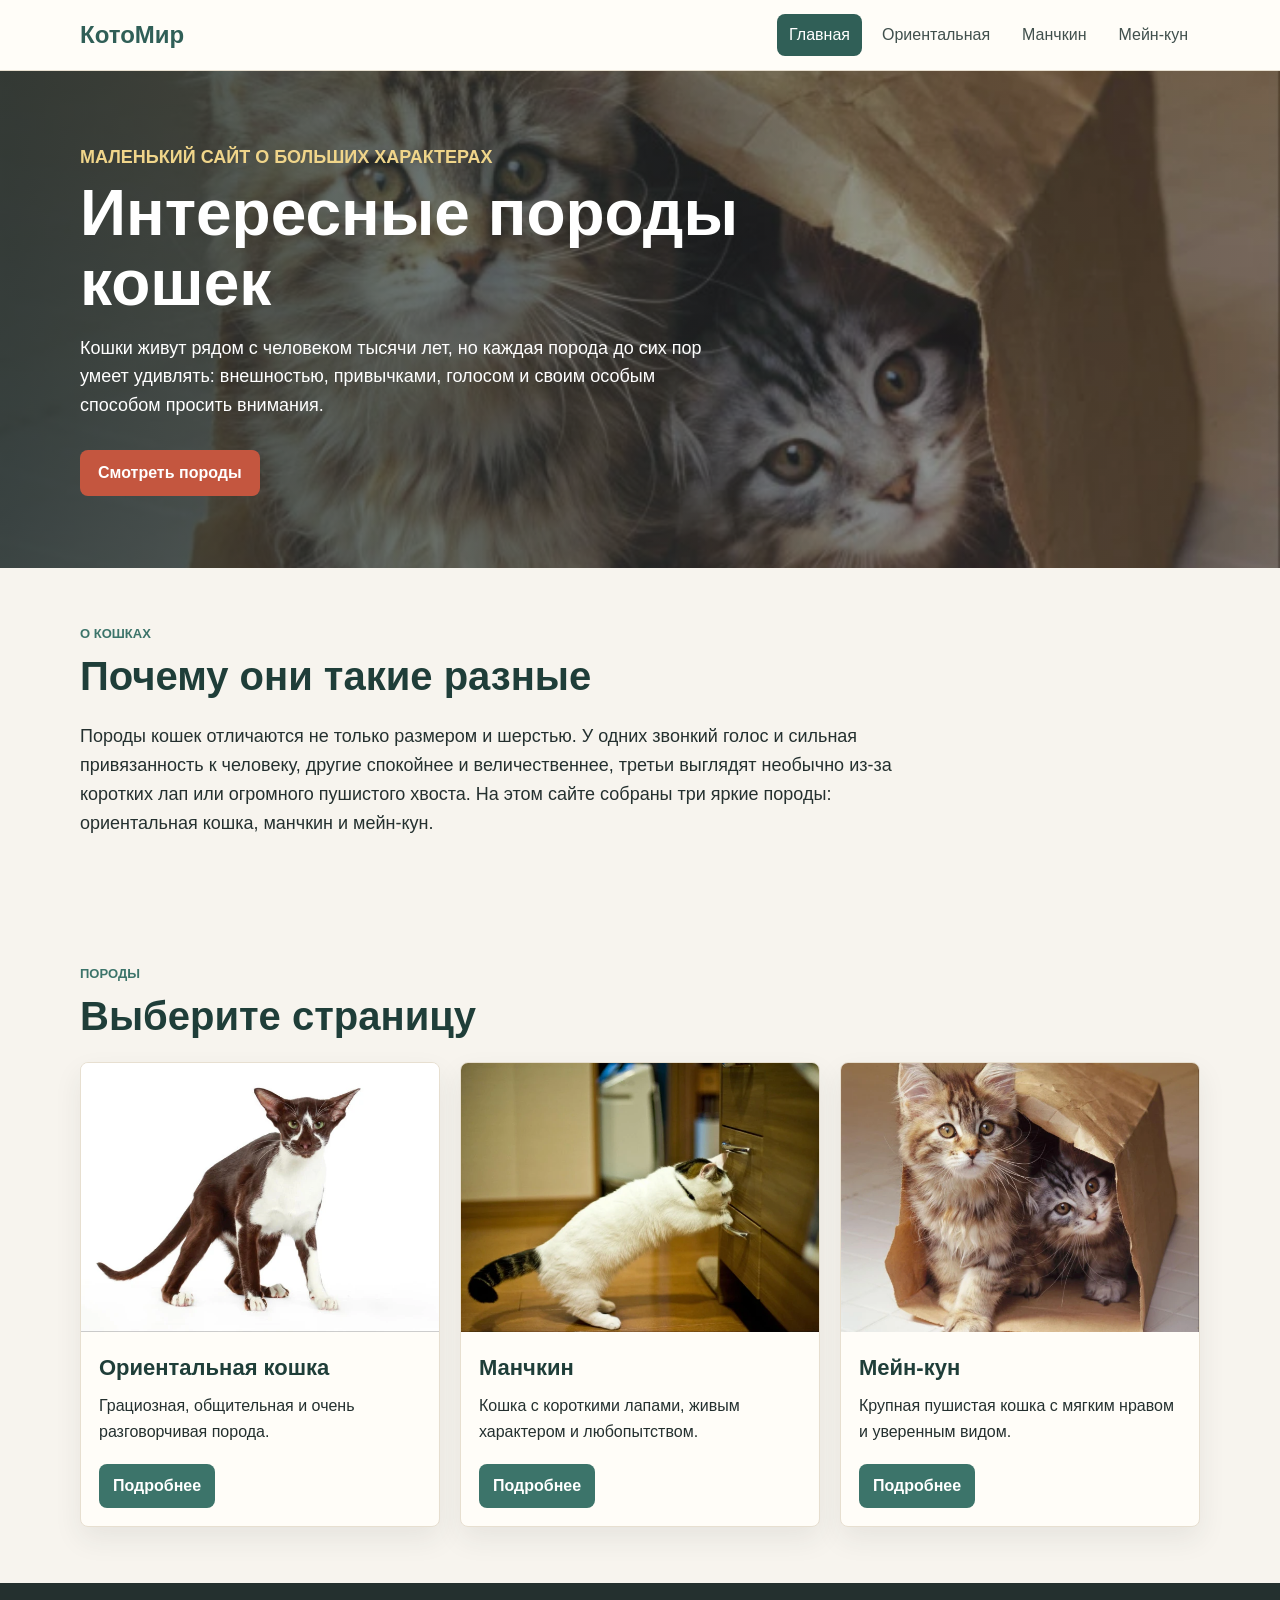
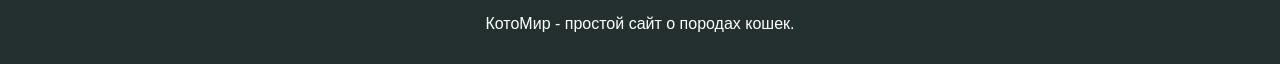
==== index.html @ 78635398 "Initial cat website" ====
<!DOCTYPE html>
<html lang="ru">
<head>
  <meta charset="UTF-8">
  <meta name="viewport" content="width=device-width, initial-scale=1.0">
  <title>Интересные коты</title>
  <link rel="stylesheet" href="style.css">
</head>
<body>
  <header class="site-header">
    <nav class="nav" aria-label="Главное меню">
      <a class="logo" href="index.html">КотоМир</a>
      <ul class="nav-list">
        <li><a class="nav-link active" href="index.html">Главная</a></li>
        <li><a class="nav-link" href="cat1.html">Ориентальная</a></li>
        <li><a class="nav-link" href="cat2.html">Манчкин</a></li>
        <li><a class="nav-link" href="cat3.html">Мейн-кун</a></li>
      </ul>
    </nav>
  </header>

  <main>
    <section class="hero">
      <div class="hero-text">
        <p class="eyebrow">Маленький сайт о больших характерах</p>
        <h1>Интересные породы кошек</h1>
        <p>
          Кошки живут рядом с человеком тысячи лет, но каждая порода до сих пор
          умеет удивлять: внешностью, привычками, голосом и своим особым способом
          просить внимания.
        </p>
        <a class="button" href="#breeds">Смотреть породы</a>
      </div>
    </section>

    <section class="content-section" aria-labelledby="about-title">
      <div class="section-heading">
        <p class="eyebrow">О кошках</p>
        <h2 id="about-title">Почему они такие разные</h2>
      </div>
      <p class="wide-text">
        Породы кошек отличаются не только размером и шерстью. У одних звонкий
        голос и сильная привязанность к человеку, другие спокойнее и величественнее,
        третьи выглядят необычно из-за коротких лап или огромного пушистого хвоста.
        На этом сайте собраны три яркие породы: ориентальная кошка, манчкин и
        мейн-кун.
      </p>
    </section>

    <section class="content-section" id="breeds" aria-labelledby="breeds-title">
      <div class="section-heading">
        <p class="eyebrow">Породы</p>
        <h2 id="breeds-title">Выберите страницу</h2>
      </div>
      <div class="card-grid">
        <article class="breed-card">
          <img src="res/cat1.png" alt="Ориентальная кошка">
          <div class="card-body">
            <h3>Ориентальная кошка</h3>
            <p>Грациозная, общительная и очень разговорчивая порода.</p>
            <a class="card-link" href="cat1.html">Подробнее</a>
          </div>
        </article>

        <article class="breed-card">
          <img src="res/cat2.png" alt="Манчкин">
          <div class="card-body">
            <h3>Манчкин</h3>
            <p>Кошка с короткими лапами, живым характером и любопытством.</p>
            <a class="card-link" href="cat2.html">Подробнее</a>
          </div>
        </article>

        <article class="breed-card">
          <img src="res/cat3.png" alt="Мейн-кун">
          <div class="card-body">
            <h3>Мейн-кун</h3>
            <p>Крупная пушистая кошка с мягким нравом и уверенным видом.</p>
            <a class="card-link" href="cat3.html">Подробнее</a>
          </div>
        </article>
      </div>
    </section>
  </main>

  <footer class="site-footer">
    <p>КотоМир - простой сайт о породах кошек.</p>
  </footer>
</body>
</html>
---- style.css ----
* {
  box-sizing: border-box;
}

html {
  scroll-behavior: smooth;
}

body {
  margin: 0;
  font-family: Arial, Helvetica, sans-serif;
  line-height: 1.6;
  color: #24302f;
  background: #f7f4ee;
}

img {
  display: block;
  max-width: 100%;
}

a {
  color: inherit;
}

.site-header {
  position: sticky;
  top: 0;
  z-index: 10;
  background: #fffdf8;
  border-bottom: 1px solid #e7dfd0;
}

.nav {
  display: flex;
  align-items: center;
  justify-content: space-between;
  gap: 24px;
  width: min(1120px, calc(100% - 32px));
  margin: 0 auto;
  padding: 14px 0;
}

.logo {
  font-size: 24px;
  font-weight: 700;
  color: #305f57;
  text-decoration: none;
  white-space: nowrap;
}

.nav-list {
  display: flex;
  flex-wrap: wrap;
  justify-content: flex-end;
  gap: 8px;
  margin: 0;
  padding: 0;
  list-style: none;
}

.nav-link,
.button,
.card-link {
  display: inline-flex;
  align-items: center;
  justify-content: center;
  min-height: 40px;
  border-radius: 8px;
  text-decoration: none;
  transition: transform 0.15s ease, background-color 0.15s ease, color 0.15s ease;
}

.nav-link {
  padding: 8px 12px;
  color: #41504d;
}

.nav-link:hover,
.nav-link:focus-visible {
  color: #ffffff;
  background: #3c746a;
}

.nav-link:active,
.button:active,
.card-link:active {
  transform: translateY(2px);
}

.nav-link.active {
  color: #ffffff;
  background: #305f57;
}

.hero {
  min-height: 430px;
  display: grid;
  align-items: center;
  background:
    linear-gradient(90deg, rgba(36, 48, 47, 0.86), rgba(36, 48, 47, 0.28)),
    url("res/cat3.png") center 28% / cover;
  color: #ffffff;
}

.hero-text {
  width: min(1120px, calc(100% - 32px));
  margin: 0 auto;
  padding: 72px 0;
}

.hero-text h1,
.breed-hero h1,
.not-found h1 {
  max-width: 720px;
  margin: 0 0 16px;
  font-size: clamp(36px, 6vw, 64px);
  line-height: 1.08;
}

.hero-text p {
  max-width: 640px;
  font-size: 18px;
}

.eyebrow {
  margin: 0 0 8px;
  font-size: 13px;
  font-weight: 700;
  letter-spacing: 0;
  text-transform: uppercase;
  color: #3c746a;
}

.hero .eyebrow {
  color: #f0d58a;
}

.button {
  margin-top: 16px;
  padding: 10px 18px;
  color: #ffffff;
  background: #c4563f;
  font-weight: 700;
}

.button:hover,
.button:focus-visible {
  background: #9e3e2c;
}

.content-section,
.breed-page,
.not-found {
  width: min(1120px, calc(100% - 32px));
  margin: 0 auto;
}

.content-section {
  padding: 56px 0;
}

.section-heading {
  max-width: 720px;
  margin-bottom: 22px;
}

h2 {
  margin: 0 0 16px;
  font-size: clamp(26px, 4vw, 40px);
  line-height: 1.2;
  color: #1f3e39;
}

h3 {
  margin: 0 0 8px;
  font-size: 22px;
  color: #1f3e39;
}

p {
  margin: 0 0 14px;
}

.wide-text {
  max-width: 860px;
  font-size: 18px;
}

.card-grid {
  display: grid;
  grid-template-columns: repeat(3, 1fr);
  gap: 20px;
}

.breed-card {
  overflow: hidden;
  background: #fffdf8;
  border: 1px solid #e7dfd0;
  border-radius: 8px;
  box-shadow: 0 12px 28px rgba(36, 48, 47, 0.08);
}

.breed-card img {
  width: 100%;
  aspect-ratio: 4 / 3;
  object-fit: cover;
}

.card-body {
  padding: 18px;
}

.card-link {
  margin-top: 6px;
  padding: 9px 14px;
  color: #ffffff;
  background: #3c746a;
  font-weight: 700;
}

.card-link:hover,
.card-link:focus-visible {
  background: #c4563f;
}

.breed-page {
  padding: 42px 0 12px;
}

.breed-hero {
  display: grid;
  grid-template-columns: 1fr 420px;
  align-items: center;
  gap: 32px;
  padding: 28px 0 36px;
}

.breed-hero p {
  max-width: 680px;
  font-size: 18px;
}

.breed-hero img {
  width: 100%;
  aspect-ratio: 4 / 3;
  object-fit: cover;
  border-radius: 8px;
  box-shadow: 0 16px 34px rgba(36, 48, 47, 0.14);
}

.fact-list {
  padding: 0 0 56px;
}

.fact-list ul {
  display: grid;
  gap: 12px;
  max-width: 820px;
  margin: 0;
  padding-left: 22px;
}

.fact-list li::marker {
  color: #c4563f;
}

.not-found {
  min-height: 62vh;
  display: grid;
  align-items: center;
}

.site-footer {
  padding: 28px 16px;
  text-align: center;
  color: #ffffff;
  background: #24302f;
}

.site-footer p {
  margin: 0;
}

.site-footer a:hover,
.site-footer a:focus-visible {
  color: #f0d58a;
}

@media (max-width: 820px) {
  .nav {
    align-items: flex-start;
    flex-direction: column;
    gap: 12px;
  }

  .nav-list {
    justify-content: flex-start;
  }

  .hero {
    min-height: 380px;
  }

  .card-grid,
  .breed-hero {
    grid-template-columns: 1fr;
  }

  .breed-hero img {
    max-width: 560px;
  }
}

@media (max-width: 520px) {
  .nav,
  .content-section,
  .breed-page,
  .not-found,
  .hero-text {
    width: min(1120px, calc(100% - 24px));
  }

  .nav-link {
    min-height: 36px;
    padding: 7px 10px;
    font-size: 14px;
  }

  .hero {
    min-height: 360px;
    background-position: center;
  }

  .hero-text {
    padding: 48px 0;
  }

  .hero-text p,
  .wide-text,
  .breed-hero p {
    font-size: 16px;
  }

  .content-section {
    padding: 42px 0;
  }

  .breed-page {
    padding-top: 28px;
  }
}
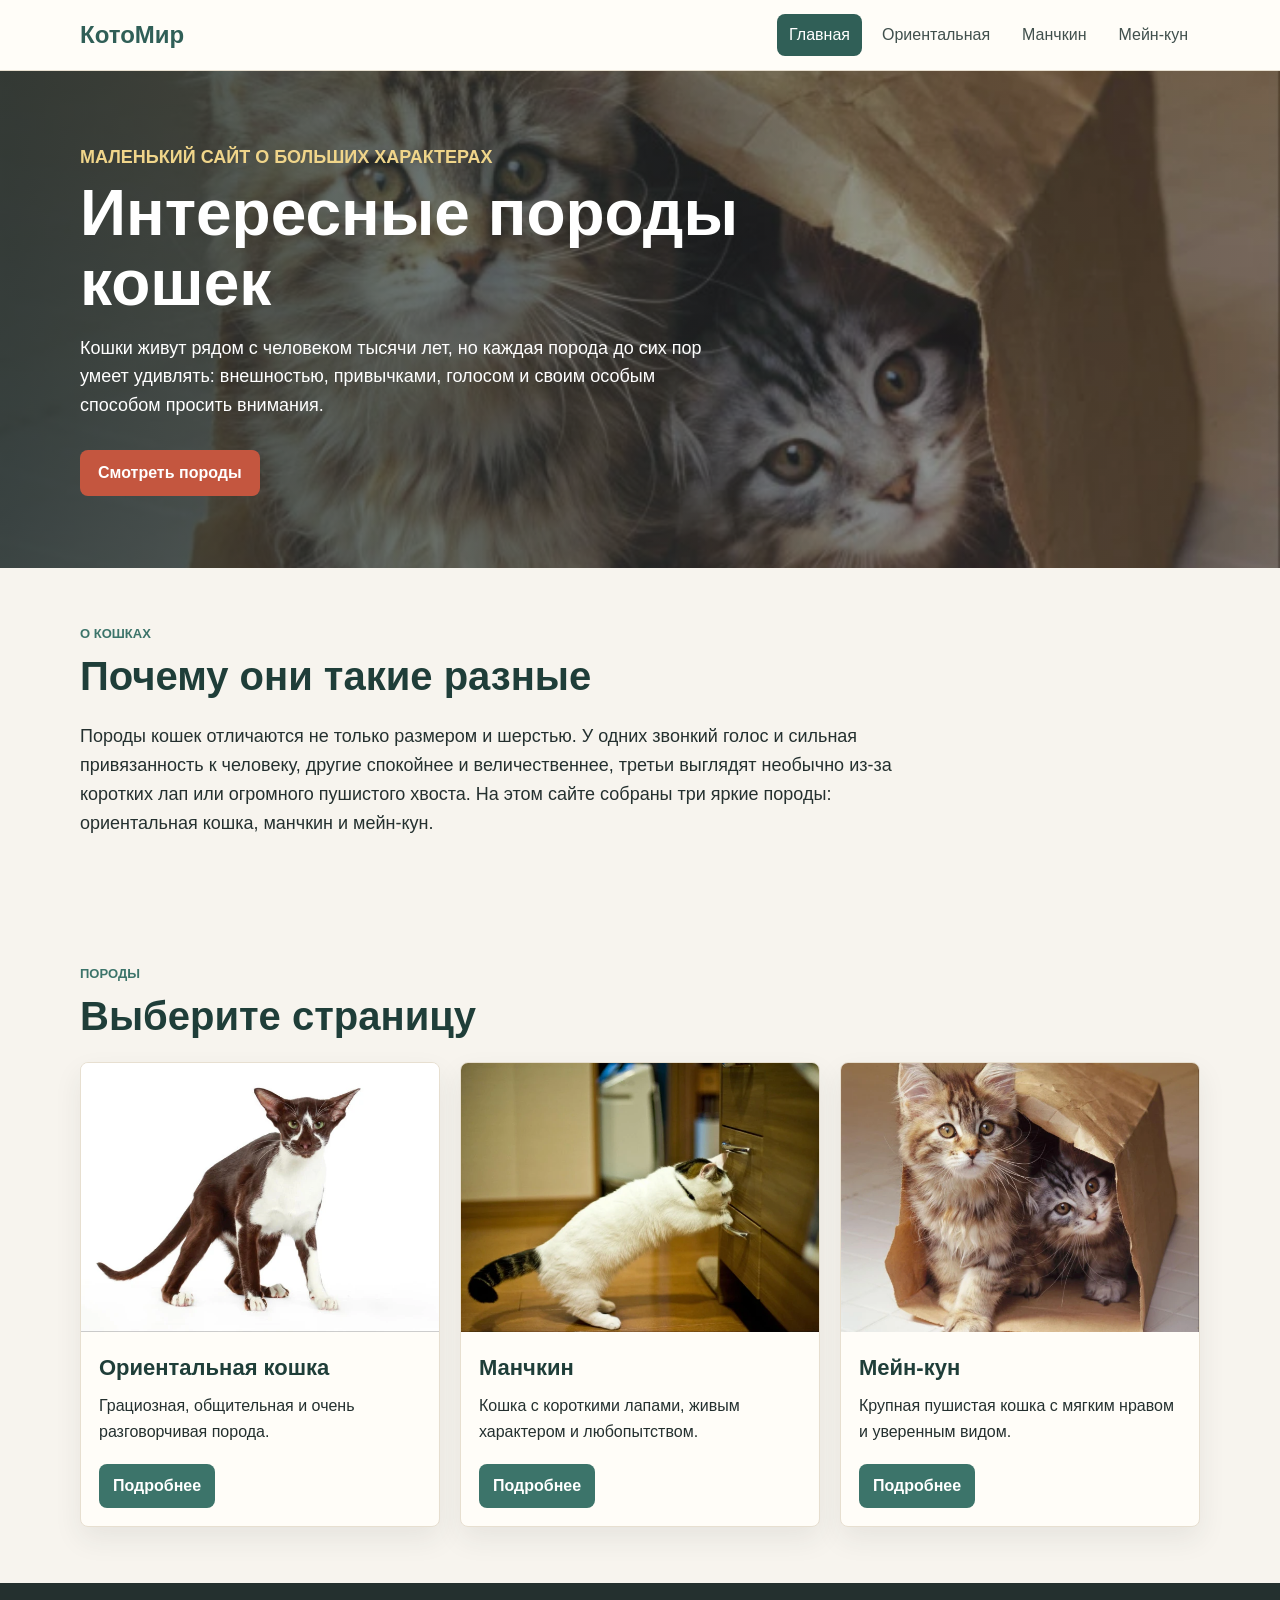
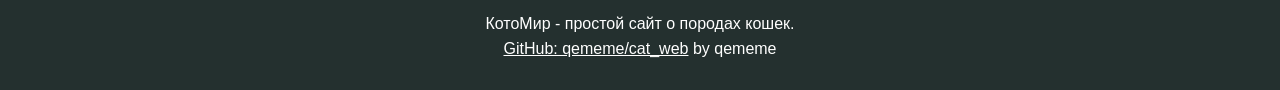
==== commit 7e5e8f2d: "Add GitHub link to homepage footer" ====
--- a/index.html
+++ b/index.html
@@ -85,6 +85,7 @@
 
   <footer class="site-footer">
     <p>КотоМир - простой сайт о породах кошек.</p>
+    <p><a href="https://github.com/qememe/cat_web">GitHub: qememe/cat_web</a> by qememe</p>
   </footer>
 </body>
 </html>
